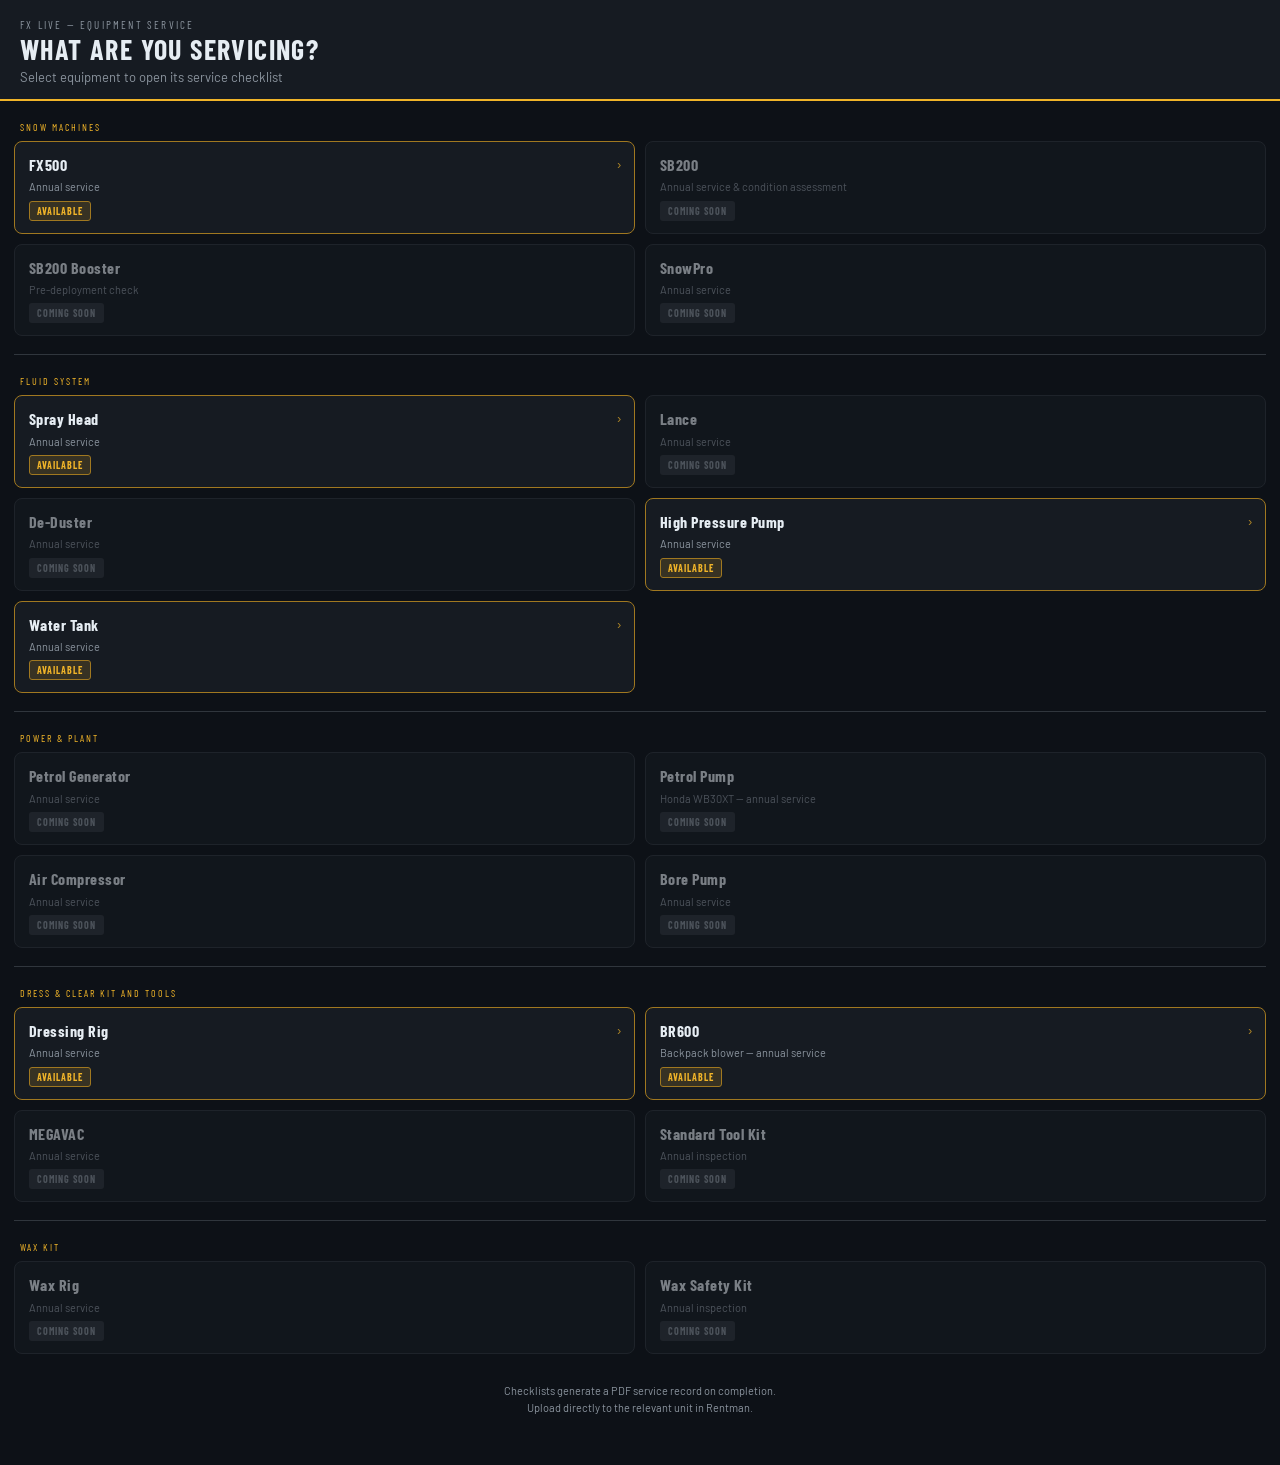
==== index.html @ 6a6f5141 "Add files via upload" ====
<!DOCTYPE html>
<html lang="en">
<head>
<meta charset="UTF-8">
<meta name="viewport" content="width=device-width, initial-scale=1.0">
<title>FX Live — Equipment Service</title>
<link rel="preconnect" href="https://fonts.googleapis.com">
<link href="https://fonts.googleapis.com/css2?family=Barlow+Condensed:wght@400;600;700&family=Barlow:wght@400;500;600&display=swap" rel="stylesheet">
<link rel="stylesheet" href="style.css">
<style>
  * { box-sizing: border-box; margin: 0; padding: 0; }

  :root {
    --bg: #0d1117;
    --surface: #161b22;
    --border: #30363d;
    --amber: #f0b429;
    --amber-dim: #a07820;
    --text: #e6edf3;
    --text-muted: #8b949e;
  }

  body {
    background: var(--bg);
    color: var(--text);
    font-family: 'Barlow', sans-serif;
    min-height: 100vh;
    padding-bottom: 48px;
  }

  /* HEADER */
  .header {
    background: var(--surface);
    border-bottom: 2px solid var(--amber);
    padding: 18px 20px 14px;
  }

  .brand {
    font-family: 'Barlow Condensed', sans-serif;
    font-size: 11px;
    letter-spacing: 0.2em;
    text-transform: uppercase;
    color: var(--text-muted);
    margin-bottom: 4px;
  }

  .title {
    font-family: 'Barlow Condensed', sans-serif;
    font-size: 28px;
    font-weight: 700;
    letter-spacing: 0.05em;
    text-transform: uppercase;
    color: var(--text);
    line-height: 1;
    margin-bottom: 6px;
  }

  .subtitle {
    font-size: 13px;
    color: var(--text-muted);
  }

  /* SECTION LABEL */
  .section-label {
    font-family: 'Barlow Condensed', sans-serif;
    font-size: 10px;
    letter-spacing: 0.2em;
    text-transform: uppercase;
    color: var(--amber);
    padding: 20px 20px 8px;
  }

  /* CARD GRID */
  .grid {
    display: grid;
    grid-template-columns: 1fr 1fr;
    gap: 10px;
    padding: 0 14px;
  }

  /* CARD */
  .card {
    background: var(--surface);
    border: 1px solid var(--border);
    border-radius: 8px;
    padding: 14px 14px 12px;
    display: flex;
    flex-direction: column;
    gap: 6px;
    position: relative;
    overflow: hidden;
    text-decoration: none;
    color: inherit;
    transition: border-color 0.15s, background 0.15s;
    min-height: 90px;
  }

  .card.live {
    border-color: var(--amber-dim);
    cursor: pointer;
  }

  .card.live:active {
    background: #1e2430;
    border-color: var(--amber);
  }

  .card.soon {
    opacity: 0.5;
    cursor: default;
  }

  .card-name {
    font-family: 'Barlow Condensed', sans-serif;
    font-size: 16px;
    font-weight: 700;
    letter-spacing: 0.03em;
    line-height: 1.15;
    color: var(--text);
  }

  .card-sub {
    font-size: 11px;
    color: var(--text-muted);
    line-height: 1.3;
  }

  .card-badge {
    font-family: 'Barlow Condensed', sans-serif;
    font-size: 10px;
    font-weight: 700;
    letter-spacing: 0.1em;
    text-transform: uppercase;
    padding: 3px 7px;
    border-radius: 3px;
    align-self: flex-start;
    margin-top: auto;
  }

  .badge-live {
    background: rgba(240, 180, 41, 0.15);
    color: var(--amber);
    border: 1px solid var(--amber-dim);
  }

  .badge-soon {
    background: var(--border);
    color: var(--text-muted);
    border: 1px solid transparent;
  }

  .arrow {
    position: absolute;
    top: 12px;
    right: 12px;
    font-size: 16px;
    color: var(--amber);
    opacity: 0.7;
  }

  /* DIVIDER */
  .divider {
    height: 1px;
    background: var(--border);
    margin: 18px 14px 0;
  }

  /* FOOTER NOTE */
  .footer-note {
    font-size: 11px;
    color: var(--text-muted);
    text-align: center;
    padding: 28px 20px 0;
    line-height: 1.6;
  }
</style>
</head>
<body>

<div class="header">
  <div class="brand">FX Live — Equipment Service</div>
  <div class="title">What are you servicing?</div>
  <div class="subtitle">Select equipment to open its service checklist</div>
</div>

<!-- SNOW MACHINES -->
<div class="section-label">Snow Machines</div>
<div class="grid">

  <a class="card live" href="fx500-checklist.html">
    <span class="arrow">›</span>
    <div class="card-name">FX500</div>
    <div class="card-sub">Annual service</div>
    <span class="card-badge badge-live">Available</span>
  </a>

  <div class="card soon">
    <div class="card-name">SB200</div>
    <div class="card-sub">Annual service &amp; condition assessment</div>
    <span class="card-badge badge-soon">Coming soon</span>
  </div>

  <div class="card soon">
    <div class="card-name">SB200 Booster</div>
    <div class="card-sub">Pre-deployment check</div>
    <span class="card-badge badge-soon">Coming soon</span>
  </div>

  <div class="card soon">
    <div class="card-name">SnowPro</div>
    <div class="card-sub">Annual service</div>
    <span class="card-badge badge-soon">Coming soon</span>
  </div>

</div>

<div class="divider"></div>

<!-- FLUID SYSTEM -->
<div class="section-label">Fluid System</div>
<div class="grid">

  <a class="card live" href="sprayhead-checklist.html">
    <span class="arrow">›</span>
    <div class="card-name">Spray Head</div>
    <div class="card-sub">Annual service</div>
    <span class="card-badge badge-live">Available</span>
  </a>

  <div class="card soon">
    <div class="card-name">Lance</div>
    <div class="card-sub">Annual service</div>
    <span class="card-badge badge-soon">Coming soon</span>
  </div>

  <div class="card soon">
    <div class="card-name">De-Duster</div>
    <div class="card-sub">Annual service</div>
    <span class="card-badge badge-soon">Coming soon</span>
  </div>

  <a class="card live" href="hpp-checklist.html">
    <span class="arrow">›</span>
    <div class="card-name">High Pressure Pump</div>
    <div class="card-sub">Annual service</div>
    <span class="card-badge badge-live">Available</span>
  </a>

  <a class="card live" href="watertank-checklist.html">
    <span class="arrow">›</span>
    <div class="card-name">Water Tank</div>
    <div class="card-sub">Annual service</div>
    <span class="card-badge badge-live">Available</span>
  </a>


</div>

<div class="divider"></div>

<!-- POWER & PLANT -->
<div class="section-label">Power &amp; Plant</div>
<div class="grid">

  <div class="card soon">
    <div class="card-name">Petrol Generator</div>
    <div class="card-sub">Annual service</div>
    <span class="card-badge badge-soon">Coming soon</span>
  </div>

  <div class="card soon">
    <div class="card-name">Petrol Pump</div>
    <div class="card-sub">Honda WB30XT — annual service</div>
    <span class="card-badge badge-soon">Coming soon</span>
  </div>

  <div class="card soon">
    <div class="card-name">Air Compressor</div>
    <div class="card-sub">Annual service</div>
    <span class="card-badge badge-soon">Coming soon</span>
  </div>

  <div class="card soon">
    <div class="card-name">Bore Pump</div>
    <div class="card-sub">Annual service</div>
    <span class="card-badge badge-soon">Coming soon</span>
  </div>

</div>

<div class="divider"></div>

<!-- DRESS & CLEAR KIT AND TOOLS -->
<div class="section-label">Dress &amp; Clear Kit and Tools</div>
<div class="grid">

  <a class="card live" href="rig-checklist.html">
    <span class="arrow">›</span>
    <div class="card-name">Dressing Rig</div>
    <div class="card-sub">Annual service</div>
    <span class="card-badge badge-live">Available</span>
  </a>

  <a class="card live" href="br600-checklist.html">
    <span class="arrow">›</span>
    <div class="card-name">BR600</div>
    <div class="card-sub">Backpack blower — annual service</div>
    <span class="card-badge badge-live">Available</span>
  </a>

  <div class="card soon">
    <div class="card-name">MEGAVAC</div>
    <div class="card-sub">Annual service</div>
    <span class="card-badge badge-soon">Coming soon</span>
  </div>

  <div class="card soon">
    <div class="card-name">Standard Tool Kit</div>
    <div class="card-sub">Annual inspection</div>
    <span class="card-badge badge-soon">Coming soon</span>
  </div>

</div>

<div class="divider"></div>

<!-- WAX KIT -->
<div class="section-label">Wax Kit</div>
<div class="grid">

  <div class="card soon">
    <div class="card-name">Wax Rig</div>
    <div class="card-sub">Annual service</div>
    <span class="card-badge badge-soon">Coming soon</span>
  </div>

  <div class="card soon">
    <div class="card-name">Wax Safety Kit</div>
    <div class="card-sub">Annual inspection</div>
    <span class="card-badge badge-soon">Coming soon</span>
  </div>

</div>

<p class="footer-note">Checklists generate a PDF service record on completion.<br>Upload directly to the relevant unit in Rentman.</p>

</body>
</html>
---- style.css ----
/* ============================================================
   FX Live Equipment Service App — Shared Stylesheet
   Edit here to change appearance across all checklist pages
   ============================================================ */

* { box-sizing: border-box; margin: 0; padding: 0; }

/* ---- TOKENS ---- */
:root {
  --bg:           #0d1117;
  --surface:      #161b22;
  --border:       #30363d;
  --amber:        #f0b429;
  --amber-dim:    #a07820;
  --text:         #e6edf3;
  --text-muted:   #8b949e;
  --pass:         #238636;
  --pass-bg:      #1a3a22;
  --flag:         #da3633;
  --flag-bg:      #3a1a1a;
  --na:           #30363d;

  /* ---- SIZES — change these to scale buttons / text globally ---- */
  --btn-font-size:    14px;
  --btn-padding:      10px 16px;
  --btn-radius:       6px;
  --step-font-size:   15px;
  --step-code-size:   12px;
  --meta-font-size:   15px;
  --label-font-size:  10px;
  --section-font-size:11px;
  --title-font-size:  26px;
  --progress-height:  4px;
}

/* ---- BASE ---- */
body {
  background: var(--bg);
  color: var(--text);
  font-family: 'Barlow', sans-serif;
  font-size: var(--step-font-size);
  min-height: 100vh;
  padding-bottom: 40px;
}

/* ---- HEADER ---- */
.header {
  background: var(--surface);
  border-bottom: 2px solid var(--amber);
  padding: 16px 20px 12px;
  position: sticky;
  top: 0;
  z-index: 100;
}

.header-top {
  display: flex;
  align-items: center;
  justify-content: space-between;
  margin-bottom: 4px;
}

.brand {
  font-family: 'Barlow Condensed', sans-serif;
  font-size: 11px;
  letter-spacing: 0.2em;
  text-transform: uppercase;
  color: var(--text-muted);
}

.version-tag {
  font-family: 'Barlow Condensed', sans-serif;
  font-size: 10px;
  letter-spacing: 0.1em;
  color: var(--amber-dim);
  text-transform: uppercase;
}

.page-title {
  font-family: 'Barlow Condensed', sans-serif;
  font-size: var(--title-font-size);
  font-weight: 700;
  letter-spacing: 0.05em;
  text-transform: uppercase;
  color: var(--text);
  line-height: 1;
  margin-bottom: 12px;
}

/* ---- PROGRESS ---- */
.progress-wrap {
  height: var(--progress-height);
  background: var(--border);
  border-radius: 2px;
  margin-bottom: 8px;
  overflow: hidden;
}

.progress-bar {
  height: 100%;
  background: var(--amber);
  border-radius: 2px;
  transition: width 0.3s ease;
  width: 0%;
}

.progress-label {
  font-size: 11px;
  color: var(--text-muted);
  font-family: 'Barlow Condensed', sans-serif;
  letter-spacing: 0.05em;
}

/* ---- META FIELDS ---- */
.meta-grid {
  display: grid;
  grid-template-columns: 1fr 1fr;
  gap: 8px;
  padding: 14px 20px;
  background: var(--surface);
  border-bottom: 1px solid var(--border);
}

.meta-field {
  display: flex;
  flex-direction: column;
  gap: 3px;
}

.meta-field.full-width {
  grid-column: span 2;
}

.meta-label {
  font-family: 'Barlow Condensed', sans-serif;
  font-size: var(--label-font-size);
  letter-spacing: 0.15em;
  text-transform: uppercase;
  color: var(--text-muted);
}

.meta-input {
  background: var(--bg);
  border: 1px solid var(--border);
  border-radius: 4px;
  color: var(--text);
  font-family: 'Barlow', sans-serif;
  font-size: var(--meta-font-size);
  padding: 6px 9px;
  outline: none;
  width: 100%;
  transition: border-color 0.2s;
}

.meta-input:focus {
  border-color: var(--amber);
}

/* ---- SECTION HEADING ---- */
.section-heading {
  font-family: 'Barlow Condensed', sans-serif;
  font-size: var(--section-font-size);
  letter-spacing: 0.2em;
  text-transform: uppercase;
  color: var(--amber);
  padding: 16px 20px 6px;
  border-bottom: 1px solid var(--border);
}

/* ---- STEP ROWS ---- */
.step {
  display: flex;
  flex-direction: column;
  padding: 14px 20px;
  border-bottom: 1px solid var(--border);
  transition: background 0.15s;
}

.step-top {
  display: flex;
  align-items: flex-start;
  gap: 12px;
}

.step.state-pass { background: rgba(35, 134, 54, 0.08); }
.step.state-flag { background: rgba(218, 54, 51, 0.08); }

.step-code {
  font-family: 'Barlow Condensed', sans-serif;
  font-size: var(--step-code-size);
  font-weight: 600;
  color: var(--amber-dim);
  letter-spacing: 0.05em;
  min-width: 44px;
  padding-top: 4px;
  flex-shrink: 0;
}

.step-text {
  flex: 1;
  line-height: 1.45;
  color: var(--text);
  font-size: var(--step-font-size);
  padding-top: 2px;
}

.step-buttons {
  display: flex;
  gap: 6px;
  flex-shrink: 0;
}

/* ---- FLAG REASON ---- */
.flag-reason {
  display: none;
  margin-top: 10px;
  margin-left: 56px;
}

.flag-reason.visible { display: block; }

.flag-reason-label {
  font-family: 'Barlow Condensed', sans-serif;
  font-size: 10px;
  letter-spacing: 0.15em;
  text-transform: uppercase;
  color: #f85149;
  margin-bottom: 5px;
}

.flag-reason-input {
  background: var(--bg);
  border: 1px solid var(--flag);
  border-radius: 4px;
  color: var(--text);
  font-family: 'Barlow', sans-serif;
  font-size: 14px;
  padding: 8px 10px;
  width: 100%;
  min-height: 56px;
  resize: vertical;
  outline: none;
  transition: border-color 0.2s;
}

.flag-reason-input:focus { border-color: #f85149; }

/* ---- BUTTONS ---- */
.btn {
  font-family: 'Barlow Condensed', sans-serif;
  font-size: var(--btn-font-size);
  font-weight: 700;
  letter-spacing: 0.08em;
  text-transform: uppercase;
  border: 1px solid var(--border);
  border-radius: var(--btn-radius);
  background: transparent;
  color: var(--text-muted);
  padding: var(--btn-padding);
  cursor: pointer;
  transition: all 0.15s;
  white-space: nowrap;
}

.btn:active { transform: scale(0.96); }

.btn-pass.active {
  background: var(--pass-bg);
  border-color: var(--pass);
  color: #3fb950;
}

.btn-flag.active {
  background: var(--flag-bg);
  border-color: var(--flag);
  color: #f85149;
}

.btn-na.active {
  background: var(--na);
  border-color: #555;
  color: var(--text);
}

/* ---- RECORD ROWS ---- */
.record-row {
  padding: 12px 20px;
  border-bottom: 1px solid var(--border);
}

.record-label {
  font-family: 'Barlow Condensed', sans-serif;
  font-size: var(--label-font-size);
  letter-spacing: 0.15em;
  text-transform: uppercase;
  color: var(--text-muted);
  margin-bottom: 6px;
}

.record-input {
  background: var(--bg);
  border: 1px solid var(--border);
  border-radius: 4px;
  color: var(--text);
  font-family: 'Barlow', sans-serif;
  font-size: var(--meta-font-size);
  padding: 8px 10px;
  width: 100%;
  min-height: 64px;
  resize: vertical;
  outline: none;
  transition: border-color 0.2s;
}

.record-input.short {
  min-height: 38px;
}

.record-input:focus { border-color: var(--amber); }

/* ---- SUBMIT ---- */
.submit-area {
  padding: 24px 20px;
  display: flex;
  flex-direction: column;
  gap: 12px;
}

.submit-btn {
  background: var(--amber);
  color: #0d1117;
  border: none;
  border-radius: 6px;
  font-family: 'Barlow Condensed', sans-serif;
  font-size: 18px;
  font-weight: 700;
  letter-spacing: 0.1em;
  text-transform: uppercase;
  padding: 14px;
  cursor: pointer;
  transition: all 0.2s;
  width: 100%;
}

.submit-btn:hover { background: #f5c842; }
.submit-btn:active { transform: scale(0.98); }

.submit-note {
  font-size: 12px;
  color: var(--text-muted);
  text-align: center;
  line-height: 1.5;
}

/* ---- WARNING BAR ---- */
.warning-bar {
  display: none;
  background: var(--flag-bg);
  border: 1px solid var(--flag);
  border-radius: 4px;
  padding: 10px 14px;
  font-size: 13px;
  color: #f85149;
  margin: 0 20px 8px;
}

/* ---- COMPLETION SCREEN ---- */
.completion {
  display: none;
  flex-direction: column;
  align-items: center;
  justify-content: center;
  min-height: 60vh;
  padding: 40px 24px;
  text-align: center;
  gap: 20px;
}

.completion.visible { display: flex; }

.completion-icon {
  font-size: 56px;
  line-height: 1;
}

.completion-title {
  font-family: 'Barlow Condensed', sans-serif;
  font-size: 28px;
  font-weight: 700;
  letter-spacing: 0.08em;
  text-transform: uppercase;
  color: var(--amber);
}

.completion-sub {
  font-size: 14px;
  color: var(--text-muted);
  line-height: 1.6;
  max-width: 300px;
}

.ref-block {
  background: var(--surface);
  border: 1px solid var(--amber);
  border-radius: 6px;
  padding: 14px 20px;
  width: 100%;
  max-width: 340px;
}

.ref-label {
  font-family: 'Barlow Condensed', sans-serif;
  font-size: 10px;
  letter-spacing: 0.2em;
  text-transform: uppercase;
  color: var(--text-muted);
  margin-bottom: 4px;
}

.ref-number {
  font-family: 'Barlow Condensed', sans-serif;
  font-size: 20px;
  font-weight: 700;
  color: var(--amber);
  letter-spacing: 0.05em;
}

.rentman-note {
  font-size: 11px;
  color: var(--text-muted);
  margin-top: 4px;
}

.pdf-btn {
  background: var(--surface);
  border: 1px solid var(--amber);
  color: var(--amber);
  border-radius: 6px;
  font-family: 'Barlow Condensed', sans-serif;
  font-size: 16px;
  font-weight: 700;
  letter-spacing: 0.1em;
  text-transform: uppercase;
  padding: 12px 28px;
  cursor: pointer;
  transition: all 0.2s;
  width: 100%;
  max-width: 340px;
}

.pdf-btn:hover { background: var(--amber); color: var(--bg); }

.flagged-notice {
  background: var(--flag-bg);
  border: 1px solid var(--flag);
  border-radius: 6px;
  padding: 12px 16px;
  width: 100%;
  max-width: 340px;
  text-align: left;
}

.flagged-notice-title {
  font-family: 'Barlow Condensed', sans-serif;
  font-size: 12px;
  letter-spacing: 0.15em;
  text-transform: uppercase;
  color: #f85149;
  margin-bottom: 6px;
}

.flagged-notice-item {
  font-size: 13px;
  color: var(--text);
  line-height: 1.5;
  padding: 2px 0;
}

/* ---- LANDING PAGE ---- */
.lp-header {
  background: var(--surface);
  border-bottom: 2px solid var(--amber);
  padding: 18px 20px 14px;
}

.lp-title {
  font-family: 'Barlow Condensed', sans-serif;
  font-size: 28px;
  font-weight: 700;
  letter-spacing: 0.05em;
  text-transform: uppercase;
  color: var(--text);
  line-height: 1;
  margin-bottom: 6px;
}

.lp-subtitle {
  font-size: 13px;
  color: var(--text-muted);
}

.section-label {
  font-family: 'Barlow Condensed', sans-serif;
  font-size: 10px;
  letter-spacing: 0.2em;
  text-transform: uppercase;
  color: var(--amber);
  padding: 20px 20px 8px;
}

.grid {
  display: grid;
  grid-template-columns: 1fr 1fr;
  gap: 10px;
  padding: 0 14px;
}

.card {
  background: var(--surface);
  border: 1px solid var(--border);
  border-radius: 8px;
  padding: 14px 14px 12px;
  display: flex;
  flex-direction: column;
  gap: 6px;
  position: relative;
  overflow: hidden;
  text-decoration: none;
  color: inherit;
  transition: border-color 0.15s, background 0.15s;
  min-height: 90px;
}

.card.live { border-color: var(--amber-dim); cursor: pointer; }
.card.live:active { background: #1e2430; border-color: var(--amber); }
.card.soon { opacity: 0.5; cursor: default; }

.card-name {
  font-family: 'Barlow Condensed', sans-serif;
  font-size: 16px;
  font-weight: 700;
  letter-spacing: 0.03em;
  line-height: 1.15;
  color: var(--text);
}

.card-sub {
  font-size: 11px;
  color: var(--text-muted);
  line-height: 1.3;
}

.card-badge {
  font-family: 'Barlow Condensed', sans-serif;
  font-size: 10px;
  font-weight: 700;
  letter-spacing: 0.1em;
  text-transform: uppercase;
  padding: 3px 7px;
  border-radius: 3px;
  align-self: flex-start;
  margin-top: auto;
}

.badge-live {
  background: rgba(240, 180, 41, 0.15);
  color: var(--amber);
  border: 1px solid var(--amber-dim);
}

.badge-soon {
  background: var(--border);
  color: var(--text-muted);
  border: 1px solid transparent;
}

.arrow {
  position: absolute;
  top: 12px;
  right: 12px;
  font-size: 16px;
  color: var(--amber);
  opacity: 0.7;
}

.divider {
  height: 1px;
  background: var(--border);
  margin: 18px 14px 0;
}

.footer-note {
  font-size: 11px;
  color: var(--text-muted);
  text-align: center;
  padding: 28px 20px 0;
  line-height: 1.6;
}
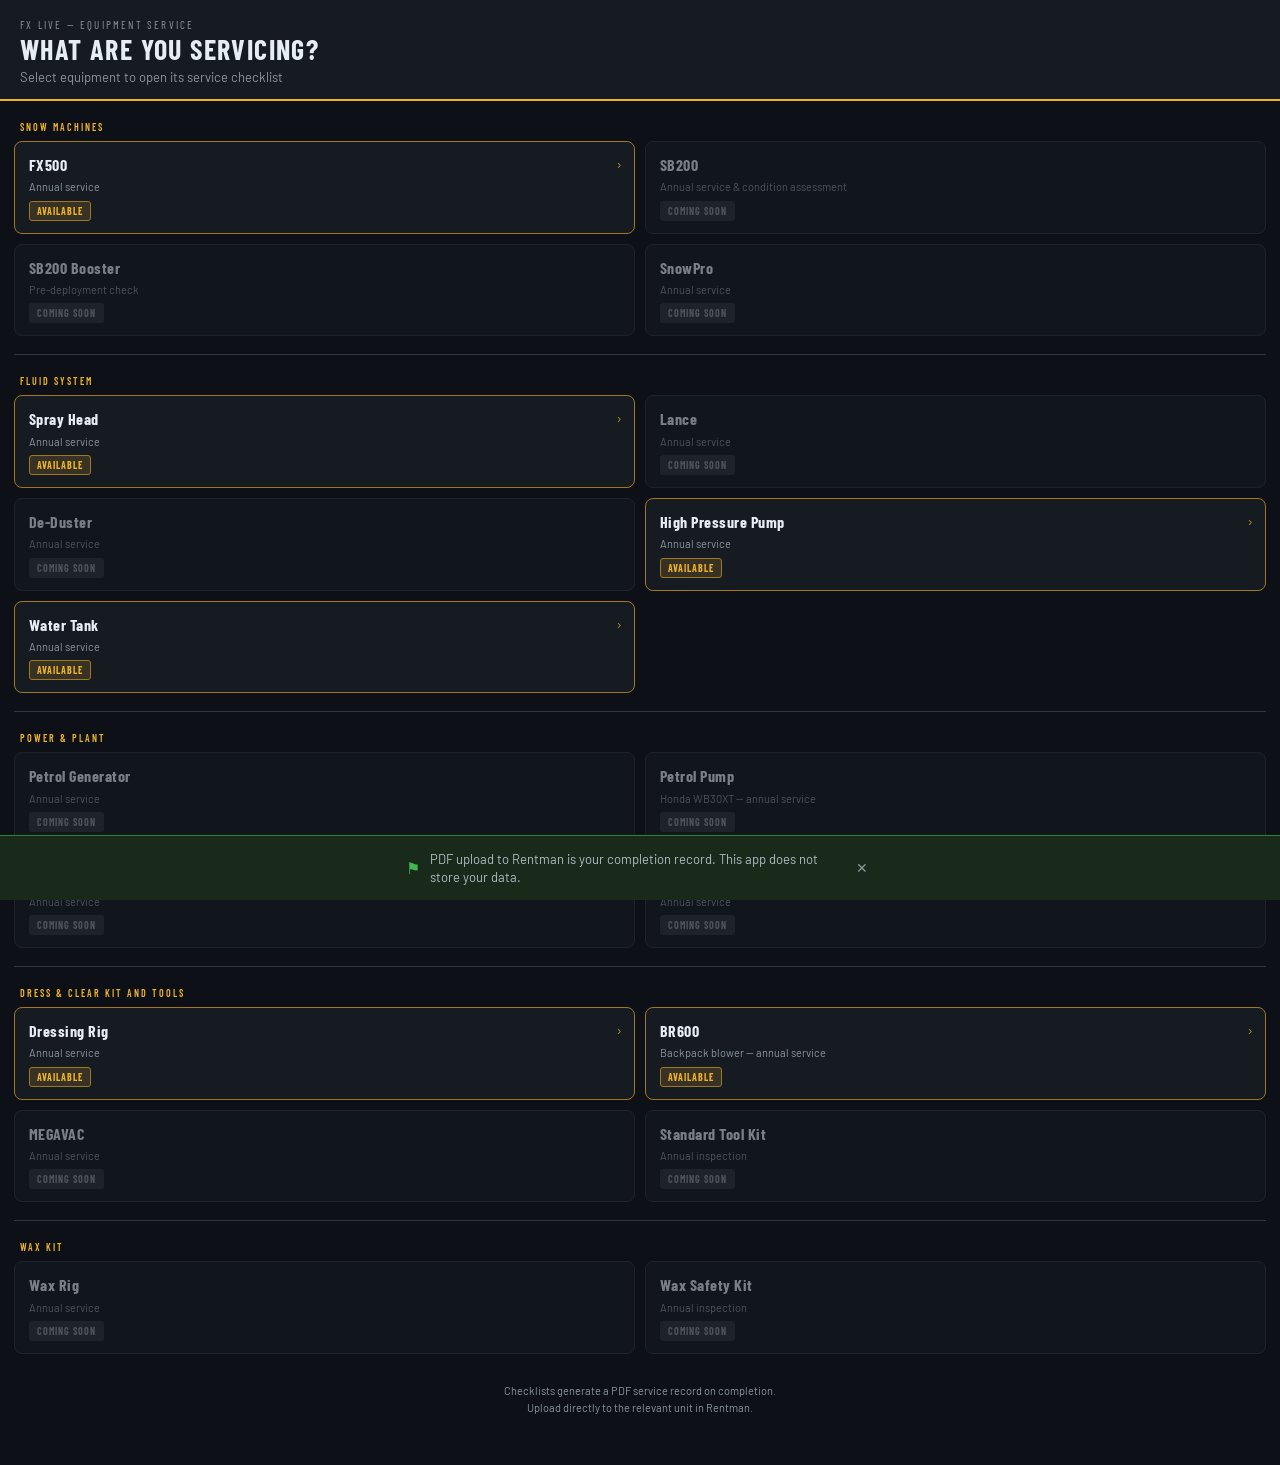
==== commit 46f8e102: "Add files via upload" ====
--- a/index.html
+++ b/index.html
@@ -344,5 +344,94 @@
 
 <p class="footer-note">Checklists generate a PDF service record on completion.<br>Upload directly to the relevant unit in Rentman.</p>
 
+<!-- ONBOARDING BANNER — first visit only -->
+<div id="onboardingBanner" style="display:none;">
+  <div class="onboarding-inner">
+    <span class="onboarding-icon">⚑</span>
+    <span class="onboarding-text">PDF upload to Rentman is your completion record. This app does not store your data.</span>
+    <button class="onboarding-close" onclick="dismissOnboarding()">✕</button>
+  </div>
+</div>
+
+<style>
+  #onboardingBanner {
+    position: fixed;
+    bottom: 0; left: 0; right: 0;
+    background: #1a2a1a;
+    border-top: 1px solid #238636;
+    padding: 0;
+    z-index: 200;
+    animation: slideUp 0.4s ease;
+  }
+
+  @keyframes slideUp {
+    from { transform: translateY(100%); opacity: 0; }
+    to   { transform: translateY(0);    opacity: 1; }
+  }
+
+  .onboarding-inner {
+    display: flex;
+    align-items: center;
+    gap: 10px;
+    padding: 14px 16px;
+    max-width: 500px;
+    margin: 0 auto;
+  }
+
+  .onboarding-icon {
+    color: #3fb950;
+    font-size: 16px;
+    flex-shrink: 0;
+  }
+
+  .onboarding-text {
+    font-family: 'Barlow', sans-serif;
+    font-size: 13px;
+    color: #b0bac6;
+    line-height: 1.4;
+    flex: 1;
+  }
+
+  .onboarding-close {
+    background: none;
+    border: none;
+    color: #8b949e;
+    font-size: 14px;
+    cursor: pointer;
+    padding: 4px 6px;
+    flex-shrink: 0;
+    line-height: 1;
+  }
+
+  .onboarding-close:active { color: #f0b429; }
+</style>
+
+<script>
+  (function() {
+    try {
+      if (!localStorage.getItem('fieldcheck-onboarding-seen')) {
+        const banner = document.getElementById('onboardingBanner');
+        if (banner) {
+          banner.style.display = 'block';
+          // Auto-dismiss after 8 seconds
+          setTimeout(dismissOnboarding, 8000);
+        }
+      }
+    } catch(e) {}
+  })();
+
+  function dismissOnboarding() {
+    try {
+      const banner = document.getElementById('onboardingBanner');
+      if (!banner) return;
+      banner.style.transition = 'opacity 0.4s, transform 0.4s';
+      banner.style.opacity = '0';
+      banner.style.transform = 'translateY(100%)';
+      setTimeout(() => banner.style.display = 'none', 400);
+      localStorage.setItem('fieldcheck-onboarding-seen', '1');
+    } catch(e) {}
+  }
+</script>
+
 </body>
 </html>
--- a/style.css
+++ b/style.css
@@ -1,5 +1,5 @@
 /* ============================================================
-   FX Live Equipment Service App — Shared Stylesheet
+   Fieldcheck — Shared Stylesheet
    Edit here to change appearance across all checklist pages
    ============================================================ */
 
@@ -12,8 +12,9 @@
   --border:       #30363d;
   --amber:        #f0b429;
   --amber-dim:    #a07820;
-  --text:         #e6edf3;
-  --text-muted:   #8b949e;
+  --text:         #f0f6fc;
+  --text-muted:   #b0bac6;
+  --text-dim:     #8b949e;
   --pass:         #238636;
   --pass-bg:      #1a3a22;
   --flag:         #da3633;
@@ -21,16 +22,16 @@
   --na:           #30363d;
 
   /* ---- SIZES — change these to scale buttons / text globally ---- */
-  --btn-font-size:    14px;
-  --btn-padding:      10px 16px;
+  --btn-font-size:    15px;
+  --btn-padding:      11px 18px;
   --btn-radius:       6px;
-  --step-font-size:   15px;
+  --step-font-size:   16px;
   --step-code-size:   12px;
-  --meta-font-size:   15px;
-  --label-font-size:  10px;
-  --section-font-size:11px;
+  --meta-font-size:   16px;
+  --label-font-size:  11px;
+  --section-font-size:12px;
   --title-font-size:  26px;
-  --progress-height:  4px;
+  --progress-height:  5px;
 }
 
 /* ---- BASE ---- */
@@ -65,7 +66,7 @@
   font-size: 11px;
   letter-spacing: 0.2em;
   text-transform: uppercase;
-  color: var(--text-muted);
+  color: var(--text-dim);
 }
 
 .version-tag {
@@ -85,6 +86,77 @@
   color: var(--text);
   line-height: 1;
   margin-bottom: 12px;
+}
+
+/* ---- COMPLETION HEADER ---- */
+.header-completion {
+  display: none;
+  background: var(--surface);
+  border-bottom: 2px solid var(--amber);
+  padding: 14px 20px;
+  position: sticky;
+  top: 0;
+  z-index: 100;
+  gap: 10px;
+  flex-direction: column;
+}
+
+.header-completion.visible { display: flex; }
+
+.completion-header-label {
+  font-family: 'Barlow Condensed', sans-serif;
+  font-size: 11px;
+  letter-spacing: 0.2em;
+  text-transform: uppercase;
+  color: var(--text-dim);
+  margin-bottom: 2px;
+}
+
+.completion-header-btns {
+  display: flex;
+  gap: 10px;
+}
+
+.nav-btn {
+  flex: 1;
+  font-family: 'Barlow Condensed', sans-serif;
+  font-size: 15px;
+  font-weight: 700;
+  letter-spacing: 0.08em;
+  text-transform: uppercase;
+  border-radius: var(--btn-radius);
+  padding: 11px 10px;
+  cursor: pointer;
+  transition: all 0.2s;
+  border: none;
+  text-align: center;
+}
+
+.nav-btn-home {
+  background: var(--surface);
+  border: 1px solid var(--amber);
+  color: var(--amber);
+  order: 2;
+}
+
+.nav-btn-home:active { background: var(--amber); color: var(--bg); }
+
+.nav-btn-more {
+  background: var(--amber);
+  color: var(--bg);
+  order: 1;
+}
+
+.nav-btn-more:active { opacity: 0.85; }
+
+/* ---- PDF GATE NOTE ---- */
+.pdf-gate-note {
+  font-size: 13px;
+  color: var(--text-muted);
+  text-align: center;
+  line-height: 1.5;
+  max-width: 300px;
+  padding: 0 8px;
 }
 
 /* ---- PROGRESS ---- */
@@ -105,7 +177,7 @@
 }
 
 .progress-label {
-  font-size: 11px;
+  font-size: 12px;
   color: var(--text-muted);
   font-family: 'Barlow Condensed', sans-serif;
   letter-spacing: 0.05em;
@@ -121,15 +193,8 @@
   border-bottom: 1px solid var(--border);
 }
 
-.meta-field {
-  display: flex;
-  flex-direction: column;
-  gap: 3px;
-}
-
-.meta-field.full-width {
-  grid-column: span 2;
-}
+.meta-field { display: flex; flex-direction: column; gap: 4px; }
+.meta-field.full-width { grid-column: span 2; }
 
 .meta-label {
   font-family: 'Barlow Condensed', sans-serif;
@@ -146,15 +211,14 @@
   color: var(--text);
   font-family: 'Barlow', sans-serif;
   font-size: var(--meta-font-size);
-  padding: 6px 9px;
+  padding: 8px 10px;
   outline: none;
   width: 100%;
   transition: border-color 0.2s;
 }
 
-.meta-input:focus {
-  border-color: var(--amber);
-}
+.meta-input::placeholder { color: var(--text-dim); }
+.meta-input:focus { border-color: var(--amber); }
 
 /* ---- SECTION HEADING ---- */
 .section-heading {
@@ -163,8 +227,9 @@
   letter-spacing: 0.2em;
   text-transform: uppercase;
   color: var(--amber);
-  padding: 16px 20px 6px;
+  padding: 16px 20px 8px;
   border-bottom: 1px solid var(--border);
+  font-weight: 600;
 }
 
 /* ---- STEP ROWS ---- */
@@ -179,7 +244,7 @@
 .step-top {
   display: flex;
   align-items: flex-start;
-  gap: 12px;
+  gap: 0;
 }
 
 .step.state-pass { background: rgba(35, 134, 54, 0.08); }
@@ -189,23 +254,26 @@
   font-family: 'Barlow Condensed', sans-serif;
   font-size: var(--step-code-size);
   font-weight: 600;
-  color: var(--amber-dim);
+  color: var(--amber);
   letter-spacing: 0.05em;
-  min-width: 44px;
-  padding-top: 4px;
+  width: 48px;
   flex-shrink: 0;
+  padding-top: 3px;
 }
 
 .step-text {
+  width: 0;
   flex: 1;
-  line-height: 1.45;
+  line-height: 1.5;
   color: var(--text);
   font-size: var(--step-font-size);
-  padding-top: 2px;
+  font-weight: 500;
+  padding-right: 12px;
 }
 
 .step-buttons {
   display: flex;
+  flex-direction: column;
   gap: 6px;
   flex-shrink: 0;
 }
@@ -213,19 +281,20 @@
 /* ---- FLAG REASON ---- */
 .flag-reason {
   display: none;
-  margin-top: 10px;
-  margin-left: 56px;
+  margin-top: 12px;
+  margin-left: 48px;
 }
 
 .flag-reason.visible { display: block; }
 
 .flag-reason-label {
   font-family: 'Barlow Condensed', sans-serif;
-  font-size: 10px;
+  font-size: 11px;
   letter-spacing: 0.15em;
   text-transform: uppercase;
   color: #f85149;
-  margin-bottom: 5px;
+  margin-bottom: 6px;
+  font-weight: 600;
 }
 
 .flag-reason-input {
@@ -234,15 +303,16 @@
   border-radius: 4px;
   color: var(--text);
   font-family: 'Barlow', sans-serif;
-  font-size: 14px;
+  font-size: 15px;
   padding: 8px 10px;
   width: 100%;
-  min-height: 56px;
+  min-height: 60px;
   resize: vertical;
   outline: none;
   transition: border-color 0.2s;
 }
 
+.flag-reason-input::placeholder { color: var(--text-dim); }
 .flag-reason-input:focus { border-color: #f85149; }
 
 /* ---- BUTTONS ---- */
@@ -260,6 +330,8 @@
   cursor: pointer;
   transition: all 0.15s;
   white-space: nowrap;
+  min-width: 72px;
+  text-align: center;
 }
 
 .btn:active { transform: scale(0.96); }
@@ -278,13 +350,13 @@
 
 .btn-na.active {
   background: var(--na);
-  border-color: #555;
+  border-color: #666;
   color: var(--text);
 }
 
 /* ---- RECORD ROWS ---- */
 .record-row {
-  padding: 12px 20px;
+  padding: 14px 20px;
   border-bottom: 1px solid var(--border);
 }
 
@@ -294,7 +366,8 @@
   letter-spacing: 0.15em;
   text-transform: uppercase;
   color: var(--text-muted);
-  margin-bottom: 6px;
+  margin-bottom: 8px;
+  font-weight: 600;
 }
 
 .record-input {
@@ -312,10 +385,8 @@
   transition: border-color 0.2s;
 }
 
-.record-input.short {
-  min-height: 38px;
-}
-
+.record-input.short { min-height: 42px; }
+.record-input::placeholder { color: var(--text-dim); }
 .record-input:focus { border-color: var(--amber); }
 
 /* ---- SUBMIT ---- */
@@ -332,11 +403,11 @@
   border: none;
   border-radius: 6px;
   font-family: 'Barlow Condensed', sans-serif;
-  font-size: 18px;
+  font-size: 20px;
   font-weight: 700;
   letter-spacing: 0.1em;
   text-transform: uppercase;
-  padding: 14px;
+  padding: 16px;
   cursor: pointer;
   transition: all 0.2s;
   width: 100%;
@@ -346,7 +417,7 @@
 .submit-btn:active { transform: scale(0.98); }
 
 .submit-note {
-  font-size: 12px;
+  font-size: 13px;
   color: var(--text-muted);
   text-align: center;
   line-height: 1.5;
@@ -358,10 +429,11 @@
   background: var(--flag-bg);
   border: 1px solid var(--flag);
   border-radius: 4px;
-  padding: 10px 14px;
-  font-size: 13px;
+  padding: 12px 14px;
+  font-size: 14px;
   color: #f85149;
   margin: 0 20px 8px;
+  font-weight: 500;
 }
 
 /* ---- COMPLETION SCREEN ---- */
@@ -378,14 +450,11 @@
 
 .completion.visible { display: flex; }
 
-.completion-icon {
-  font-size: 56px;
-  line-height: 1;
-}
+.completion-icon { font-size: 60px; line-height: 1; }
 
 .completion-title {
   font-family: 'Barlow Condensed', sans-serif;
-  font-size: 28px;
+  font-size: 30px;
   font-weight: 700;
   letter-spacing: 0.08em;
   text-transform: uppercase;
@@ -393,7 +462,7 @@
 }
 
 .completion-sub {
-  font-size: 14px;
+  font-size: 15px;
   color: var(--text-muted);
   line-height: 1.6;
   max-width: 300px;
@@ -410,7 +479,7 @@
 
 .ref-label {
   font-family: 'Barlow Condensed', sans-serif;
-  font-size: 10px;
+  font-size: 11px;
   letter-spacing: 0.2em;
   text-transform: uppercase;
   color: var(--text-muted);
@@ -426,35 +495,36 @@
 }
 
 .rentman-note {
-  font-size: 11px;
+  font-size: 12px;
   color: var(--text-muted);
   margin-top: 4px;
 }
 
 .pdf-btn {
-  background: var(--surface);
-  border: 1px solid var(--amber);
-  color: var(--amber);
+  background: var(--amber);
+  border: none;
+  color: var(--bg);
   border-radius: 6px;
   font-family: 'Barlow Condensed', sans-serif;
-  font-size: 16px;
+  font-size: 18px;
   font-weight: 700;
   letter-spacing: 0.1em;
   text-transform: uppercase;
-  padding: 12px 28px;
+  padding: 14px 28px;
   cursor: pointer;
   transition: all 0.2s;
   width: 100%;
   max-width: 340px;
 }
 
-.pdf-btn:hover { background: var(--amber); color: var(--bg); }
+.pdf-btn:hover { background: #f5c842; }
+.pdf-btn:active { transform: scale(0.98); }
 
 .flagged-notice {
   background: var(--flag-bg);
   border: 1px solid var(--flag);
   border-radius: 6px;
-  padding: 12px 16px;
+  padding: 14px 16px;
   width: 100%;
   max-width: 340px;
   text-align: left;
@@ -466,14 +536,15 @@
   letter-spacing: 0.15em;
   text-transform: uppercase;
   color: #f85149;
-  margin-bottom: 6px;
+  margin-bottom: 8px;
+  font-weight: 700;
 }
 
 .flagged-notice-item {
-  font-size: 13px;
+  font-size: 14px;
   color: var(--text);
   line-height: 1.5;
-  padding: 2px 0;
+  padding: 3px 0;
 }
 
 /* ---- LANDING PAGE ---- */
@@ -483,6 +554,15 @@
   padding: 18px 20px 14px;
 }
 
+.lp-brand {
+  font-family: 'Barlow Condensed', sans-serif;
+  font-size: 11px;
+  letter-spacing: 0.2em;
+  text-transform: uppercase;
+  color: var(--text-dim);
+  margin-bottom: 4px;
+}
+
 .lp-title {
   font-family: 'Barlow Condensed', sans-serif;
   font-size: 28px;
@@ -495,17 +575,18 @@
 }
 
 .lp-subtitle {
-  font-size: 13px;
+  font-size: 14px;
   color: var(--text-muted);
 }
 
 .section-label {
   font-family: 'Barlow Condensed', sans-serif;
-  font-size: 10px;
+  font-size: 11px;
   letter-spacing: 0.2em;
   text-transform: uppercase;
   color: var(--amber);
   padding: 20px 20px 8px;
+  font-weight: 600;
 }
 
 .grid {
@@ -525,19 +606,20 @@
   gap: 6px;
   position: relative;
   overflow: hidden;
+  cursor: default;
+  min-height: 90px;
   text-decoration: none;
   color: inherit;
   transition: border-color 0.15s, background 0.15s;
-  min-height: 90px;
 }
 
 .card.live { border-color: var(--amber-dim); cursor: pointer; }
 .card.live:active { background: #1e2430; border-color: var(--amber); }
-.card.soon { opacity: 0.5; cursor: default; }
+.card.soon { opacity: 0.45; }
 
 .card-name {
   font-family: 'Barlow Condensed', sans-serif;
-  font-size: 16px;
+  font-size: 17px;
   font-weight: 700;
   letter-spacing: 0.03em;
   line-height: 1.15;
@@ -545,7 +627,7 @@
 }
 
 .card-sub {
-  font-size: 11px;
+  font-size: 12px;
   color: var(--text-muted);
   line-height: 1.3;
 }
@@ -563,7 +645,7 @@
 }
 
 .badge-live {
-  background: rgba(240, 180, 41, 0.15);
+  background: rgba(240,180,41,0.15);
   color: var(--amber);
   border: 1px solid var(--amber-dim);
 }
@@ -576,8 +658,7 @@
 
 .arrow {
   position: absolute;
-  top: 12px;
-  right: 12px;
+  top: 12px; right: 12px;
   font-size: 16px;
   color: var(--amber);
   opacity: 0.7;
@@ -590,7 +671,7 @@
 }
 
 .footer-note {
-  font-size: 11px;
+  font-size: 12px;
   color: var(--text-muted);
   text-align: center;
   padding: 28px 20px 0;
